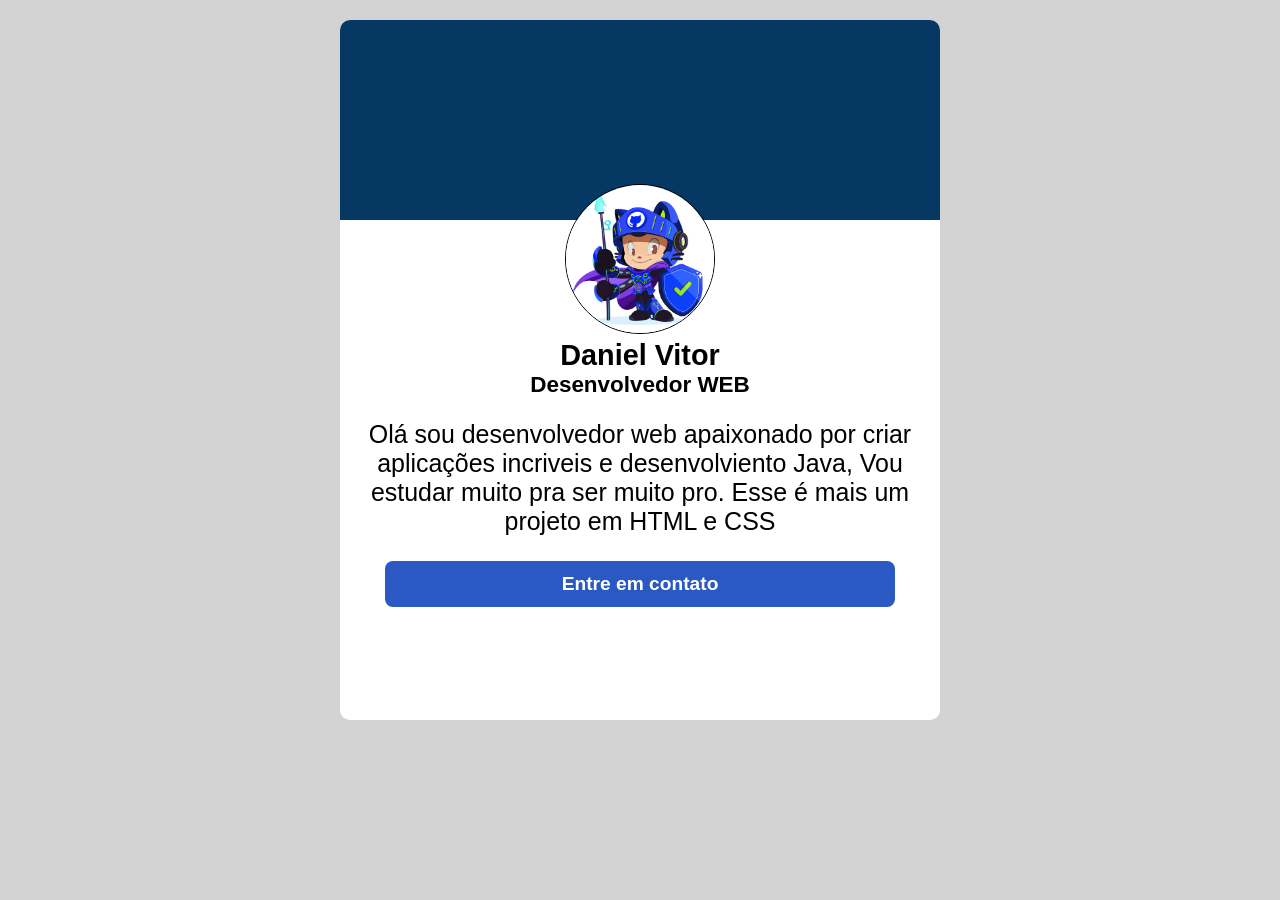
==== ex01/index.html @ e11448d7 "Ex 01" ====
<!DOCTYPE html>
<html lang="pt-BR">
<head>
    <meta charset="UTF-8">
    <meta name="viewport" content="width=device-width, initial-scale=1.0">
    <title>Primeiro EX</title>
    <link rel="stylesheet" href="estilos/style.css">
</head>
<body>
    <main>
        <div class="container">
            <div class="faixa-azul"></div>
            <section id="card-conteudo">
                <img src="./img/octocat-foto.png" alt="">
                <h2>Daniel Vitor</h2>
                <h3>Desenvolvedor WEB</h3>
                <br>
                <p>Olá sou desenvolvedor web apaixonado por criar aplicações incriveis e desenvolviento Java, Vou estudar muito pra ser muito pro. Esse é mais um projeto em HTML e CSS</p>
                <a href="#" class="bnt-contato"> Entre em contato</a>
            </section>
            
        </div>
    </main>
</body>
</html>
---- ex01/estilos/style.css ----
@charset "UTF-8";


*{
    margin: 0px;
    padding: 0px;
    box-sizing: border-box;
}

body{
    font-family: Arial, Helvetica, sans-serif;
    font-size: 1.2em;
    background-color: lightgray;
    text-align: center;
}

.container{
    display: flex;
    justify-content: center;
    align-items: center;
    position: relative;
    margin: auto;
    border-radius: 10px;
    width: 600px;
    height: 700px;
    margin-top: 20px;
    background-color: white;
}
div.faixa-azul{
    position: absolute;
    top: 0;
    left: 0;
    width: 100%;
    height: 200px;
    background-color: #063864;
    z-index: 0;
    border-radius: 10px 10px 0px 0px;
}

section#card-conteudo{
    position: relative;
    z-index: 1;
    margin-top: 50px;
}
#card-conteudo > p{
    text-align: center;
    font-size: 1.3em;
}
.bnt-contato{
    display: inline-block;
    width: 85%;
    margin-top: 25px;
    padding: 12px 20px;
    background-color: #2b59c3;
    color: white;
    text-decoration: none;
    font-weight: bold;
    border-radius: 8px;
    transition: 0.3s;

}
.bnt-contato:hover{
    background-color: #1e4096;
}

img{
    border-radius: 50%;
    width: 150px;
    height: 150px;
    border: 1px solid black;
}
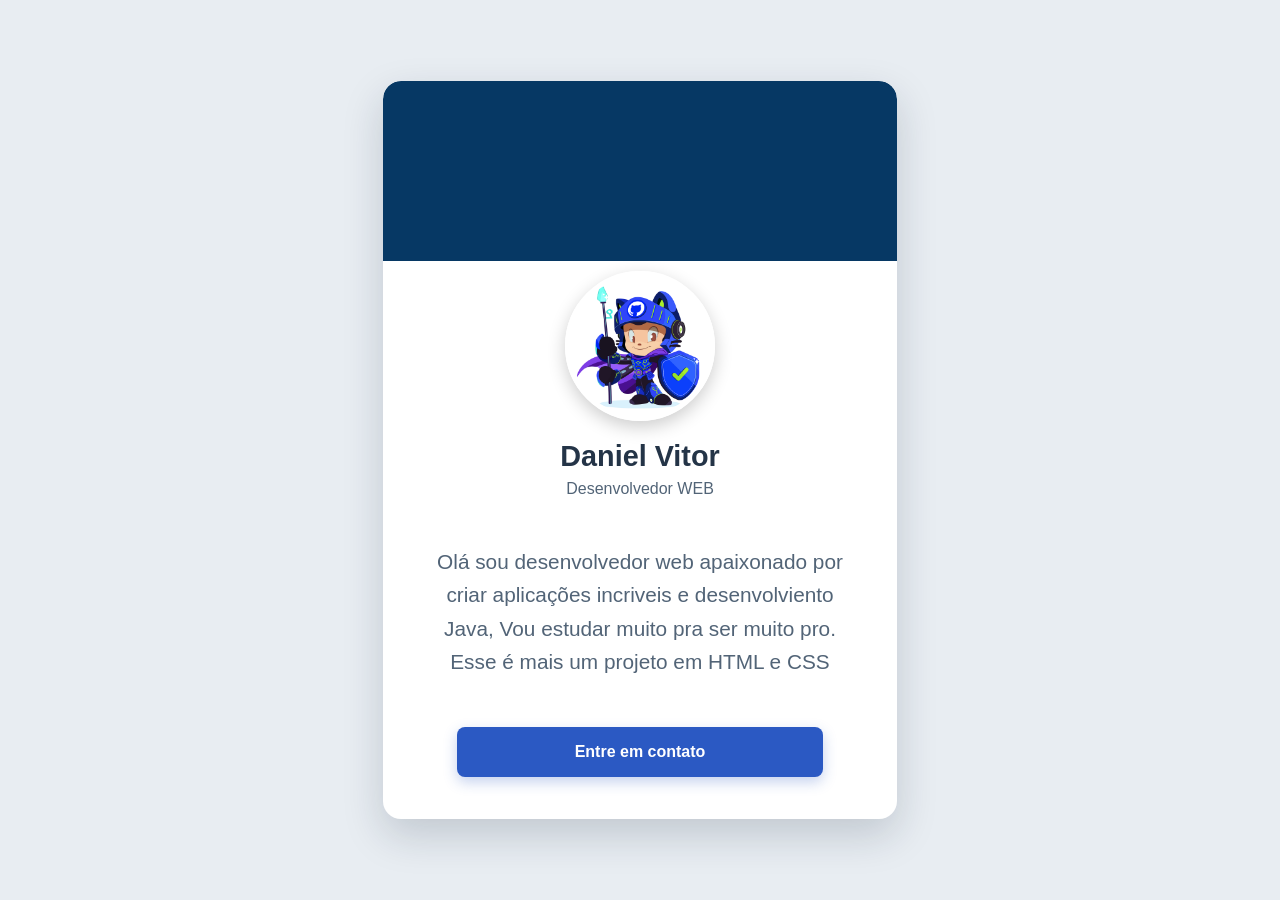
==== commit b677e2ae: "nova versão ex01" ====
--- a/ex01/index.html
+++ b/ex01/index.html
@@ -11,8 +11,8 @@
         <div class="container">
             <div class="faixa-azul"></div>
             <section id="card-conteudo">
-                <img src="./img/octocat-foto.png" alt="">
-                <h2>Daniel Vitor</h2>
+                <img src="./img/octocat-foto.png" alt="" class="foto-perfil">
+                <h2 id="nome-perfil">Daniel Vitor</h2>
                 <h3>Desenvolvedor WEB</h3>
                 <br>
                 <p>Olá sou desenvolvedor web apaixonado por criar aplicações incriveis e desenvolviento Java, Vou estudar muito pra ser muito pro. Esse é mais um projeto em HTML e CSS</p>
--- a/ex01/estilos/style.css
+++ b/ex01/estilos/style.css
@@ -1,5 +1,19 @@
 @charset "UTF-8";
 
+:root {
+    --cor-fundo: #e8edf2;
+    --cor-cartao: #ffffff;
+    --cor-faixa: #063864;
+    --cor-botao: #2b59c3;
+    --cor-botao-hover: #1e4096;
+    --cor-texto: #243447;
+    --cor-texto-secundario: #526477;
+
+    --raio-cartao: 18px;
+    --sombra-cartao: 0 16px 40px rgba(15, 35, 55, 0.18);
+    --sombra-imagem: 0 6px 18px rgba(0, 0, 0, 0.20);
+    --sombra-botao: 0 5px 14px rgba(43, 89, 195, 0.28);
+}
 
 *{
     margin: 0px;
@@ -7,41 +21,105 @@
     box-sizing: border-box;
 }
 
-body{
-    font-family: Arial, Helvetica, sans-serif;
-    font-size: 1.2em;
-    background-color: lightgray;
-    text-align: center;
-}
-
-.container{
+body {
+    min-height: 100vh;
+    padding: 24px;
     display: flex;
     justify-content: center;
     align-items: center;
-    position: relative;
-    margin: auto;
-    border-radius: 10px;
-    width: 600px;
-    height: 700px;
-    margin-top: 20px;
-    background-color: white;
-}
-div.faixa-azul{
-    position: absolute;
-    top: 0;
-    left: 0;
-    width: 100%;
-    height: 200px;
-    background-color: #063864;
-    z-index: 0;
-    border-radius: 10px 10px 0px 0px;
+
+    font-family: Arial, Helvetica, sans-serif;
+    font-size: 16px;
+    line-height: 1.6;
+    color: var(--cor-texto);
+    background-color: var(--cor-fundo);
 }
 
-section#card-conteudo{
+.container {
     position: relative;
-    z-index: 1;
-    margin-top: 50px;
+    isolation: isolate;
+    overflow: hidden;
+
+    width: 100%;
+    max-width: 600px;
+    min-height: 560px;
+    padding: 190px 42px 42px;
+
+    display: flex;
+    justify-content: center;
+    align-items: center;
+
+    background-color: var(--cor-cartao);
+    border-radius: var(--raio-cartao);
+    box-shadow: var(--sombra-cartao);
 }
+.faixa-azul {
+    position: absolute;
+    inset: 0 0 auto;
+    height: 180px;
+
+    background-color: var(--cor-faixa);
+    border-radius: var(--raio-cartao) var(--raio-cartao) 0 0;
+    z-index: -1;
+}
+
+#card-conteudo {
+    width: 100%;
+    max-width: 430px;
+    text-align: center;
+}
+.foto-perfil {
+    display: block;
+    width: 150px;
+    height: 150px;
+    margin: 0 auto 18px;
+
+    object-fit: cover;
+    border: 5px solid var(--cor-cartao);
+    border-radius: 50%;
+    box-shadow: var(--sombra-imagem);
+}
+#card-conteudo h2 {
+    margin-bottom: 2px;
+    font-size: 1.8rem;
+    line-height: 1.2;
+}
+#card-conteudo h3 {
+    margin-bottom: 18px;
+    font-size: 1rem;
+    font-weight: 500;
+    color: var(--cor-texto-secundario);
+}
+#card-conteudo p {
+    margin-bottom: 24px;
+    color: var(--cor-texto-secundario);
+}
+.bnt-contato {
+    display: inline-block;
+    width: 100%;
+    padding: 13px 20px;
+
+    color: #ffffff;
+    background-color: var(--cor-botao);
+    text-decoration: none;
+    font-weight: bold;
+
+    border-radius: 9px;
+    box-shadow: var(--sombra-botao);
+    transition: background-color 0.25s ease,
+                transform 0.25s ease,
+                box-shadow 0.25s ease;
+}
+.bnt-contato:hover {
+    background-color: var(--cor-botao-hover);
+    transform: translateY(-2px);
+    box-shadow: 0 8px 18px rgba(43, 89, 195, 0.32);
+}
+.bnt-contato:focus-visible {
+    outline: 3px solid #8bb8ff;
+    outline-offset: 4px;
+}
+
 #card-conteudo > p{
     text-align: center;
     font-size: 1.3em;
